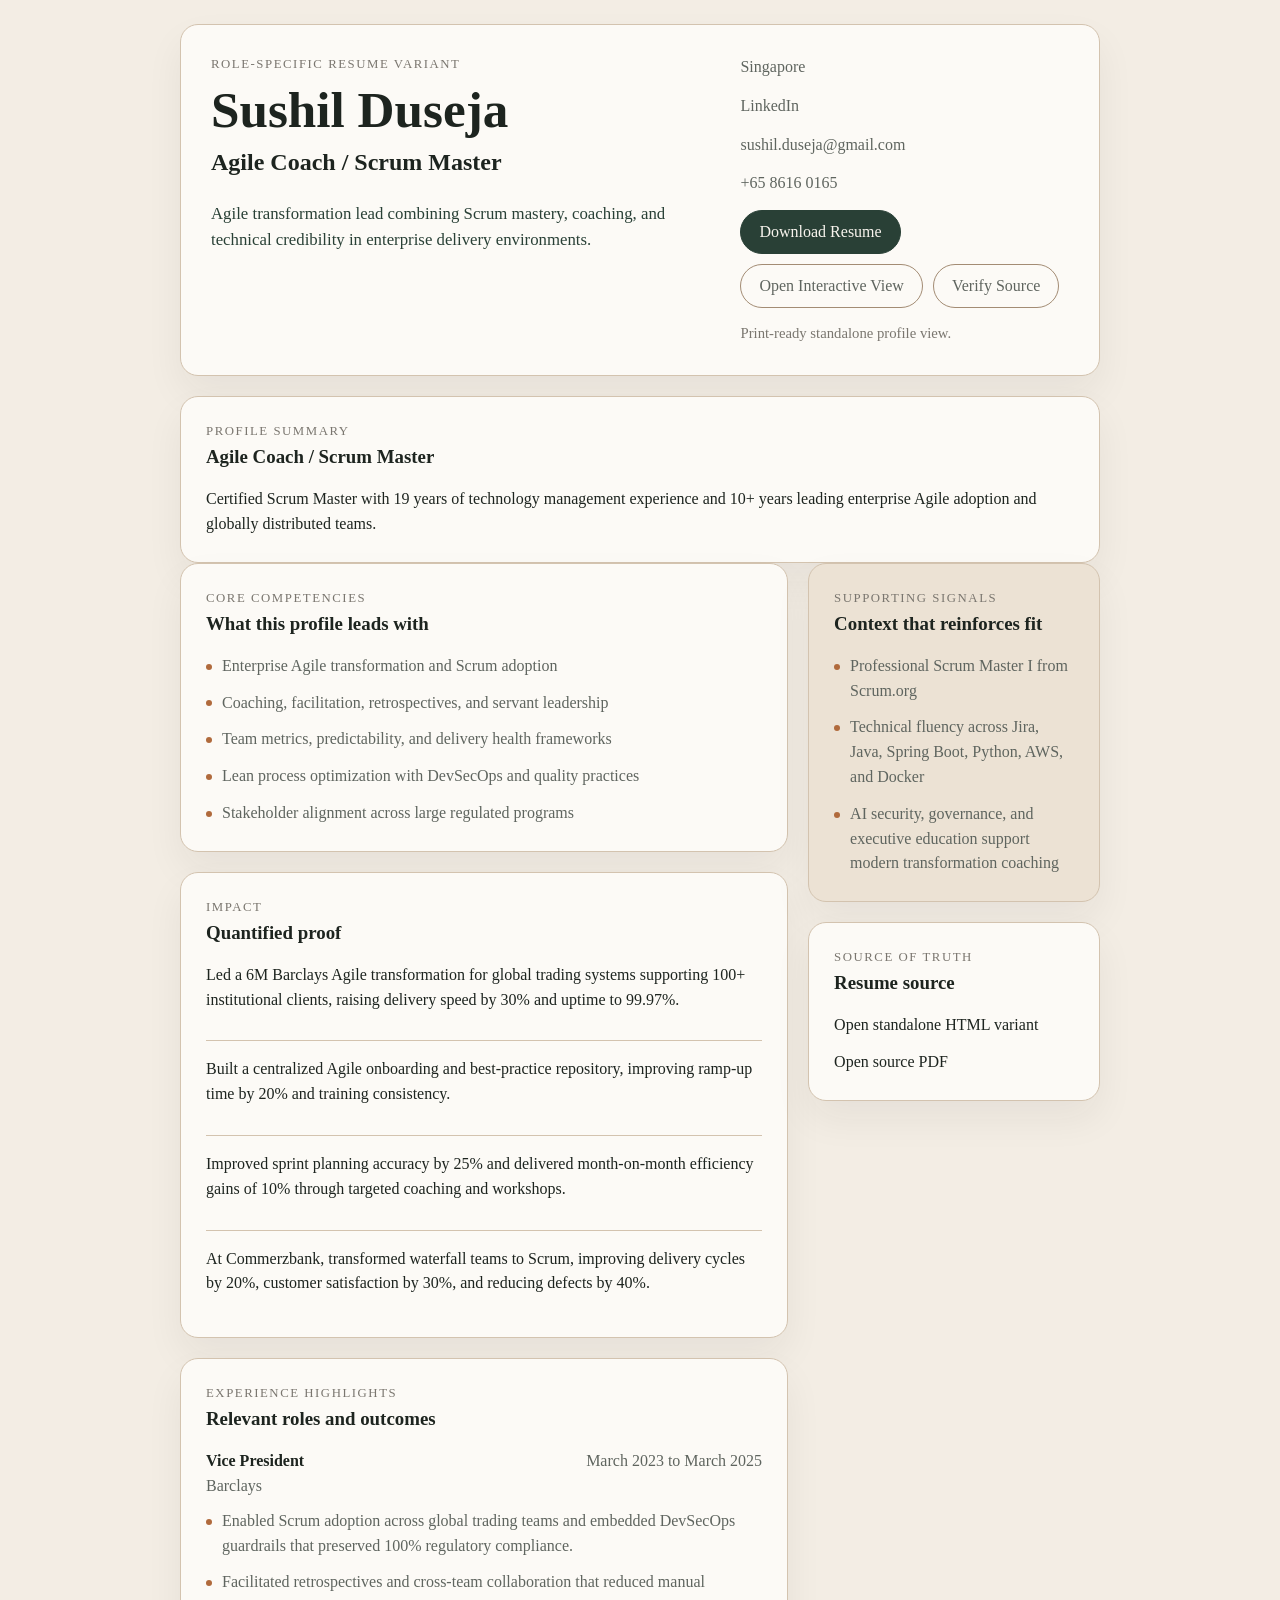
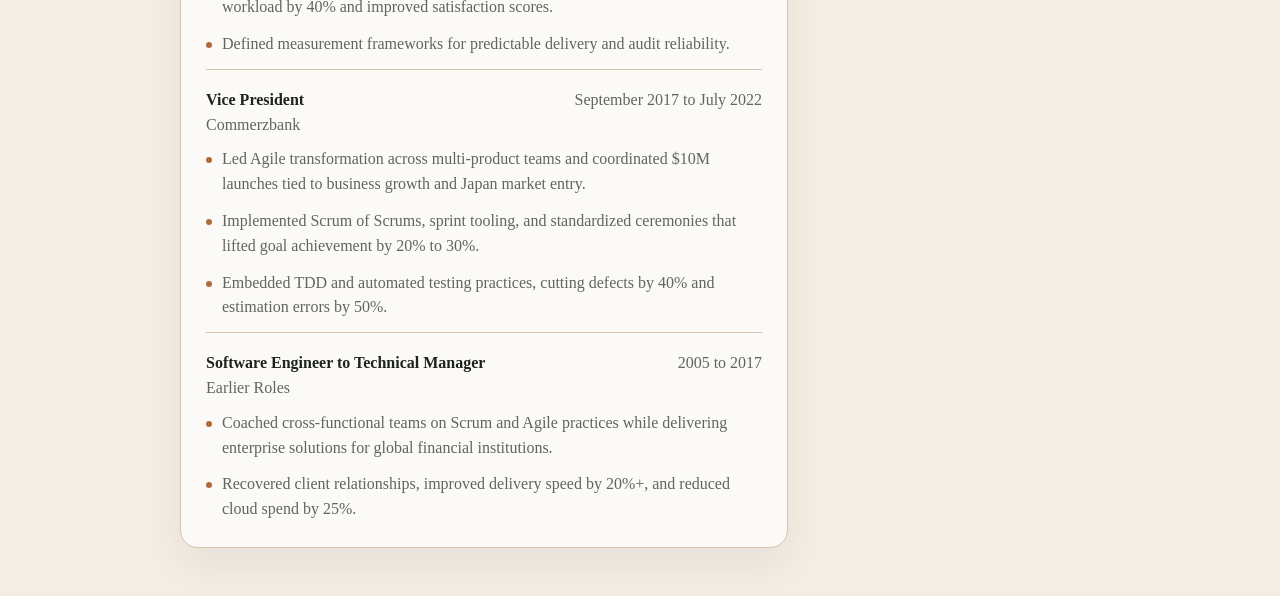
==== pages/agile-coach-scrum-master.html @ 8a0b8b5a "Initial Commit" ====
<!doctype html>
<html lang="en">
<head>
  <meta charset="utf-8">
  <meta name="viewport" content="width=device-width, initial-scale=1">
  <title>Sushil Duseja | Agile Coach / Scrum Master</title>
  <link rel="stylesheet" href="../assets/css/styles.css">
</head>
<body data-page="variant" data-profile="sm" data-root="../">
  <main class="variant-page">
    <header class="variant-header">
      <div>
        <p class="eyebrow">Role-Specific Resume Variant</p>
        <h1>Sushil Duseja</h1>
        <h2 id="variant-title"></h2>
        <p class="variant-positioning" id="variant-positioning"></p>
      </div>
      <div class="variant-meta">
        <p>Singapore</p>
        <p><a href="https://www.linkedin.com/in/sushilduseja" target="_blank" rel="noreferrer">LinkedIn</a></p>
        <p><a href="mailto:sushil.duseja@gmail.com">sushil.duseja@gmail.com</a></p>
        <p><a href="tel:+6586160165">+65 8616 0165</a></p>
        <div class="variant-actions">
          <a class="button button-primary" id="variant-pdf-link" href="../resume/SM/CV_Sushil_Duseja.pdf" target="_blank" rel="noreferrer">Download Resume</a>
          <a class="button" id="variant-interactive-link" href="../index.html#sm">Open Interactive View</a>
          <a class="button" id="variant-source-link" href="../resume/SM/CV_Sushil_Duseja.pdf" target="_blank" rel="noreferrer">Verify Source</a>
        </div>
        <p class="print-note">Print-ready standalone profile view.</p>
      </div>
    </header>
    <section class="variant-shell" id="variant-root"></section>
  </main>
  <script src="../assets/data/resume-data.js"></script>
  <script src="../assets/js/app.js"></script>
</body>
</html>
---- assets/css/styles.css ----
:root {
  --color-primary: #294036;
  --color-secondary: #6b6459;
  --color-accent: #b06a3c;
  --color-background: #f3ede4;
  --color-surface: #fcfaf6;
  --color-surface-muted: #ece2d4;
  --color-border: #d3c3af;
  --color-border-strong: #a38c74;
  --color-text: #1d241f;
  --color-text-muted: #5f655f;
  --color-text-soft: #7a766f;
  --shadow-soft: 0 18px 38px rgba(29, 36, 31, 0.06);
  --shadow-lift: 0 14px 30px rgba(29, 36, 31, 0.1);
  --max: 1180px;
  --radius: 18px;
  --transition-fast: 160ms ease;
  --transition-panel: 220ms ease;
}

*,
*::before,
*::after {
  box-sizing: border-box;
}

html {
  scroll-behavior: smooth;
}

body {
  margin: 0;
  font-family: Georgia, "Times New Roman", serif;
  background: var(--color-background);
  color: var(--color-text);
  line-height: 1.55;
}

a {
  color: inherit;
}

button,
a,
input,
textarea,
select {
  font: inherit;
}

.page-shell {
  width: min(calc(100% - 32px), var(--max));
  margin: 0 auto;
  padding: 24px 0 48px;
}

.site-header,
.variant-header,
.section-card,
.summary-card,
.support-card,
.variant-card {
  background: var(--color-surface);
  border: 1px solid var(--color-border);
  border-radius: var(--radius);
  box-shadow: var(--shadow-soft);
  transition: border-color var(--transition-fast), box-shadow var(--transition-fast), transform var(--transition-fast);
}

.site-header,
.variant-header {
  display: grid;
  grid-template-columns: minmax(0, 1.45fr) minmax(320px, 0.95fr);
  gap: 28px;
  padding: 30px;
  margin-bottom: 20px;
}

.eyebrow {
  margin: 0 0 10px;
  font-size: 0.8rem;
  letter-spacing: 0.12em;
  text-transform: uppercase;
  color: var(--color-text-soft);
}

h1,
h2,
h3,
h4,
p {
  margin-top: 0;
}

h1 {
  margin-bottom: 10px;
  font-size: clamp(2.15rem, 4vw, 3.7rem);
  line-height: 0.96;
}

.positioning {
  margin-bottom: 0;
  font-size: 1.23rem;
  color: var(--color-primary);
  max-width: 44rem;
}

.variant-positioning {
  margin-bottom: 0;
  font-size: 1.05rem;
  color: var(--color-primary);
  max-width: 44rem;
}

.contact-block,
.variant-meta {
  display: flex;
  flex-direction: column;
  align-items: flex-start;
  gap: 14px;
  color: var(--color-text-muted);
  justify-content: space-between;
}

.contact-block p,
.variant-meta p {
  margin-bottom: 0;
}

.contact-location {
  font-size: 0.96rem;
  color: var(--color-secondary);
}

.contact-links {
  display: flex;
  flex-wrap: wrap;
  gap: 10px 18px;
  align-items: center;
}

.contact-links a,
.variant-meta a {
  text-decoration: none;
}

.contact-links a {
  color: var(--color-primary);
}

.contact-links a:hover,
.contact-links a:focus-visible,
.meta-list a:hover,
.meta-list a:focus-visible,
.variant-meta a:hover,
.variant-meta a:focus-visible {
  color: var(--color-accent);
}

.contact-actions {
  display: flex;
  flex-wrap: wrap;
  gap: 12px;
}

.button {
  display: inline-flex;
  align-items: center;
  justify-content: center;
  min-height: 44px;
  padding: 0 18px;
  border-radius: 999px;
  border: 1px solid var(--color-border-strong);
  text-decoration: none;
  transition: background-color var(--transition-fast), color var(--transition-fast), border-color var(--transition-fast), transform var(--transition-fast), box-shadow var(--transition-fast);
}

.button:hover,
.button:focus-visible {
  transform: translateY(-1px);
  box-shadow: 0 10px 18px rgba(176, 106, 60, 0.12);
}

.button-primary {
  background: var(--color-primary);
  border-color: var(--color-primary);
  color: #f8f4ee;
}

.button-primary:hover,
.button-primary:focus-visible {
  background: #1f3028;
  border-color: #1f3028;
}

.tab-bar {
  position: sticky;
  top: 0;
  z-index: 20;
  padding: 8px 0 16px;
  background: rgba(243, 237, 228, 0.96);
  border-bottom: 1px solid rgba(163, 140, 116, 0.32);
  backdrop-filter: blur(8px);
}

.tab-list {
  display: grid;
  grid-template-columns: repeat(auto-fit, minmax(220px, 1fr));
  gap: 10px;
}

.tab {
  min-height: 44px;
  width: 100%;
  padding: 12px 16px;
  border-radius: 14px;
  border: 1px solid var(--color-border);
  background: rgba(252, 250, 246, 0.84);
  color: var(--color-text-muted);
  cursor: pointer;
  text-align: left;
  transition: background-color var(--transition-fast), border-color var(--transition-fast), color var(--transition-fast), transform var(--transition-fast), box-shadow var(--transition-fast);
}

.tab:hover,
.tab:focus-visible {
  border-color: var(--color-border-strong);
  color: var(--color-text);
  box-shadow: 0 8px 16px rgba(29, 36, 31, 0.06);
}

.tab[aria-selected="true"] {
  background: var(--color-surface);
  border-color: var(--color-primary);
  color: var(--color-primary);
  box-shadow: inset 0 0 0 1px rgba(41, 64, 54, 0.12);
}

.content-shell,
.variant-shell {
  display: grid;
  gap: 20px;
}

.profile-grid {
  display: grid;
  grid-template-columns: minmax(0, 1.5fr) minmax(290px, 0.72fr);
  gap: 20px;
  align-items: start;
}

.main-column,
.side-column {
  display: grid;
  gap: 20px;
}

.section-card,
.summary-card,
.support-card,
.variant-card {
  padding: 25px;
}

.summary-card p:last-child,
.section-card p:last-child,
.support-card p:last-child {
  margin-bottom: 0;
}

.summary-card {
  animation: fadeUp var(--transition-panel);
}

.profile-panel {
  animation: fadePanel var(--transition-panel);
}

.section-header {
  display: flex;
  align-items: center;
  justify-content: space-between;
  gap: 16px;
  margin-bottom: 16px;
}

.section-title {
  margin-bottom: 0;
  font-size: 1.18rem;
}

.section-kicker {
  font-size: 0.8rem;
  letter-spacing: 0.12em;
  text-transform: uppercase;
  color: var(--color-text-soft);
}

.compact-list,
.signal-list,
.impact-list,
.experience-list,
.meta-list {
  display: grid;
  gap: 12px;
  padding: 0;
  margin: 0;
  list-style: none;
}

.compact-list li,
.signal-list li {
  padding-left: 16px;
  position: relative;
  color: var(--color-text-muted);
}

.compact-list li::before,
.signal-list li::before {
  content: "";
  position: absolute;
  left: 0;
  top: 0.62em;
  width: 6px;
  height: 6px;
  border-radius: 50%;
  background: var(--color-accent);
}

.impact-list li {
  padding: 16px 0;
  border-top: 1px solid var(--color-border);
}

.impact-list li:first-child {
  padding-top: 0;
  border-top: 0;
}

.experience-item {
  padding-top: 18px;
  border-top: 1px solid var(--color-border);
}

.experience-item:first-child {
  padding-top: 0;
  border-top: 0;
}

.experience-topline {
  display: flex;
  flex-wrap: wrap;
  justify-content: space-between;
  gap: 8px 16px;
  margin-bottom: 10px;
}

.experience-role {
  font-weight: 700;
}

.experience-company,
.experience-dates {
  color: var(--color-text-muted);
}

.support-card {
  background: var(--color-surface-muted);
}

.meta-list a {
  text-decoration: none;
}

.variant-page {
  width: min(calc(100% - 32px), 920px);
  margin: 0 auto;
  padding: 24px 0 48px;
}

.variant-card .summary-card,
.variant-card .support-card,
.variant-card .section-card {
  box-shadow: none;
}

.variant-actions {
  display: flex;
  flex-wrap: wrap;
  gap: 10px;
}

.print-note {
  margin: 0;
  font-size: 0.92rem;
  color: var(--color-text-soft);
}

.hidden,
.ui-hidden {
  display: none !important;
}

@keyframes fadeUp {
  from {
    opacity: 0;
    transform: translateY(8px);
  }
  to {
    opacity: 1;
    transform: translateY(0);
  }
}

@keyframes fadePanel {
  from {
    opacity: 0;
    transform: translateY(10px);
  }
  to {
    opacity: 1;
    transform: translateY(0);
  }
}

@media (hover: hover) {
  .section-card:hover,
  .summary-card:hover,
  .support-card:hover,
  .variant-header:hover,
  .site-header:hover {
    border-color: var(--color-border-strong);
    box-shadow: var(--shadow-lift);
  }
}

@media (max-width: 1080px) {
  .site-header,
  .variant-header {
    grid-template-columns: 1fr;
  }
}

@media (max-width: 920px) {
  .profile-grid {
    grid-template-columns: 1fr;
  }

  .page-shell,
  .variant-page {
    width: min(calc(100% - 28px), var(--max));
  }

  .tab-list {
    grid-template-columns: repeat(auto-fit, minmax(200px, 1fr));
  }
}

@media (max-width: 760px) {
  .site-header,
  .variant-header,
  .section-card,
  .summary-card,
  .support-card,
  .variant-card {
    padding: 22px;
  }

  .contact-links,
  .variant-actions {
    width: 100%;
  }

  .variant-actions .button,
  .contact-actions .button {
    width: 100%;
  }
}

@media (max-width: 640px) {
  .page-shell,
  .variant-page {
    width: min(calc(100% - 20px), var(--max));
    padding-top: 16px;
  }

  .site-header,
  .variant-header,
  .section-card,
  .summary-card,
  .support-card,
  .variant-card {
    padding: 18px;
    border-radius: 14px;
  }

  h1 {
    font-size: 2.1rem;
  }

  .positioning {
    font-size: 1.08rem;
  }

  .variant-positioning {
    font-size: 1rem;
  }

  .tab-list {
    grid-template-columns: 1fr;
  }

  .tab {
    min-height: 48px;
  }

  .experience-topline {
    flex-direction: column;
    align-items: flex-start;
  }
}

@media (prefers-reduced-motion: reduce) {
  *,
  *::before,
  *::after {
    animation-duration: 0.01ms !important;
    animation-iteration-count: 1 !important;
    transition-duration: 0.01ms !important;
    scroll-behavior: auto !important;
  }
}

@media print {
  body {
    background: #ffffff;
    color: #000000;
  }

  .page-shell,
  .variant-page {
    width: 100%;
    margin: 0;
    padding: 0;
  }

  .tab-bar,
  .button,
  .print-note {
    display: none !important;
  }

  .site-header,
  .variant-header,
  .section-card,
  .summary-card,
  .support-card,
  .variant-card {
    box-shadow: none;
    border-color: #cfcfcf;
    break-inside: avoid;
  }
}
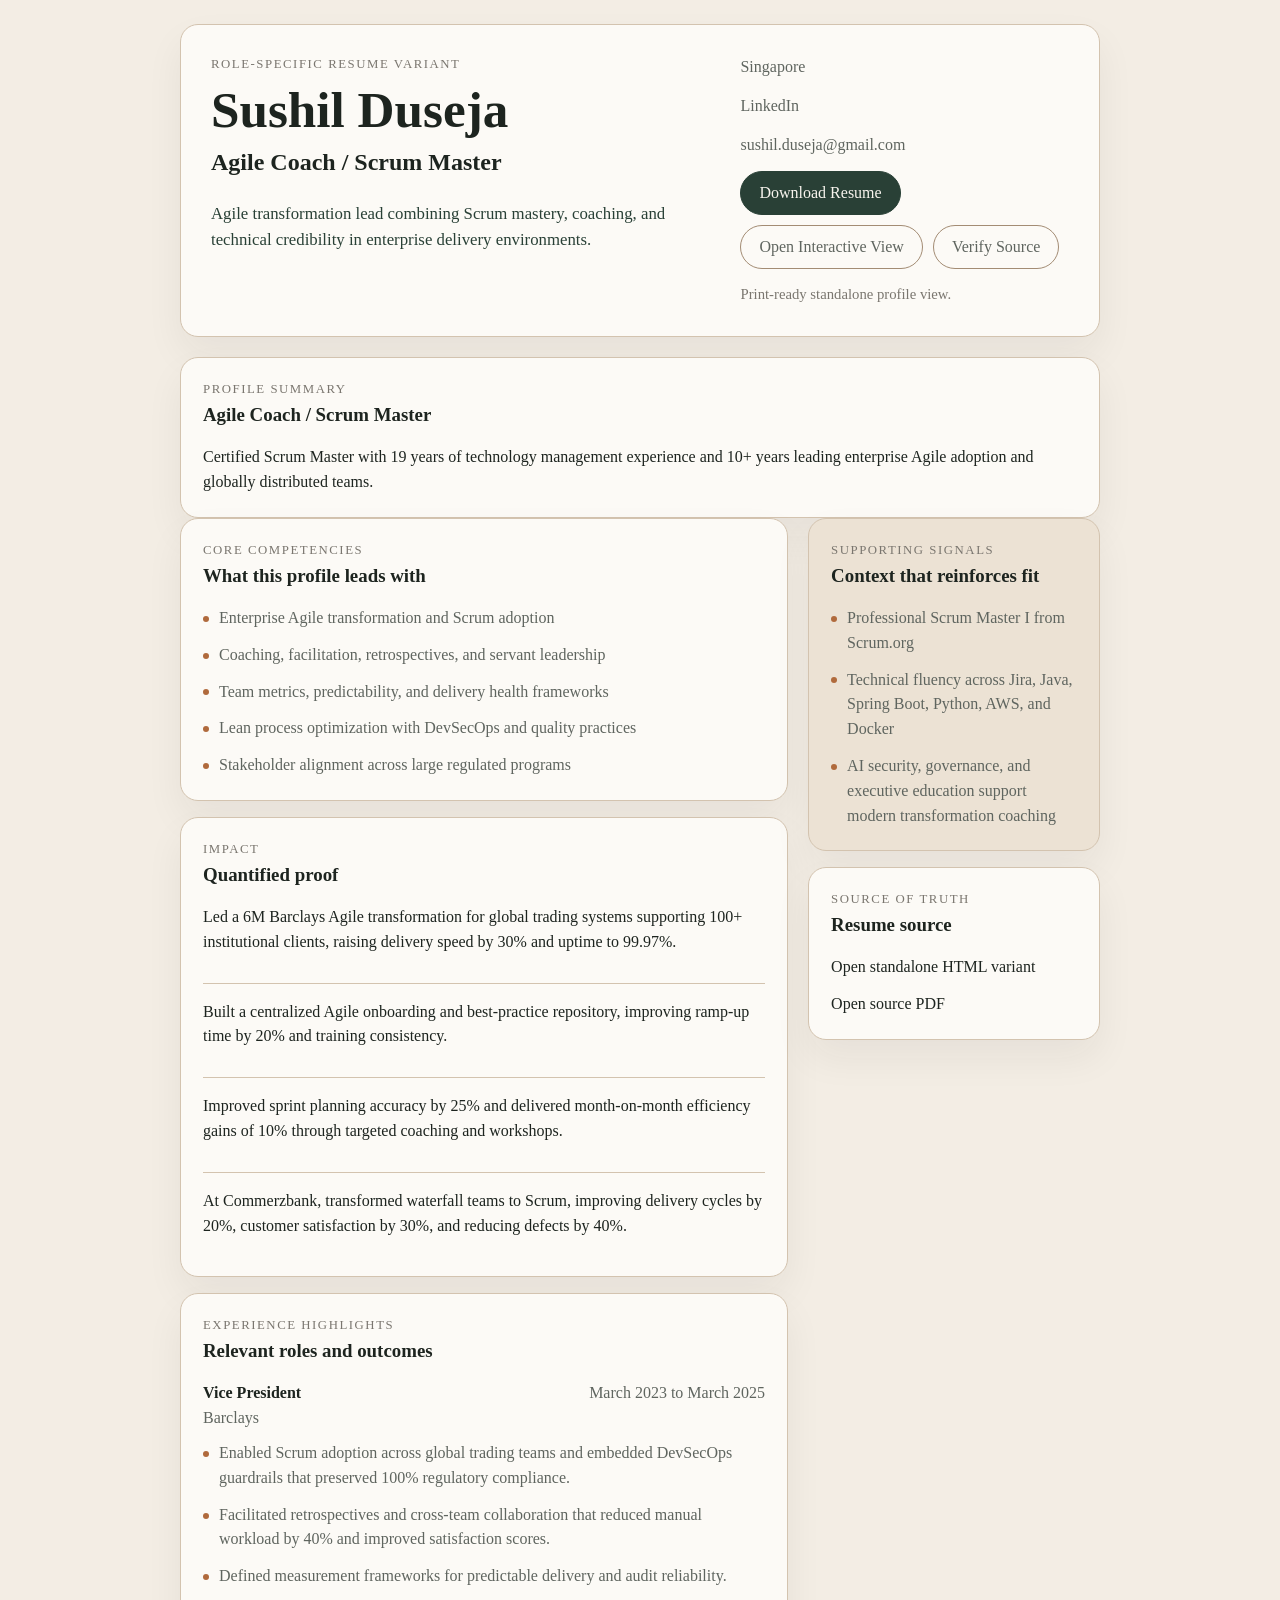
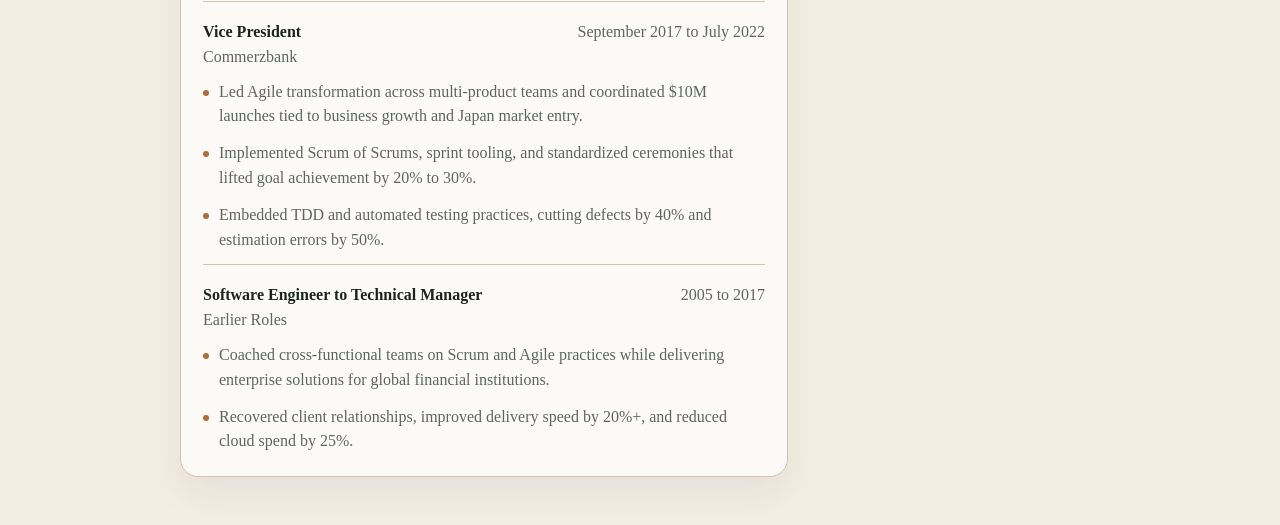
==== commit d07750c4: "Refactor visual components and update resume data structure for enhanced profile presentation" ====
--- a/pages/agile-coach-scrum-master.html
+++ b/pages/agile-coach-scrum-master.html
@@ -19,7 +19,6 @@
         <p>Singapore</p>
         <p><a href="https://www.linkedin.com/in/sushilduseja" target="_blank" rel="noreferrer">LinkedIn</a></p>
         <p><a href="mailto:sushil.duseja@gmail.com">sushil.duseja@gmail.com</a></p>
-        <p><a href="tel:+6586160165">+65 8616 0165</a></p>
         <div class="variant-actions">
           <a class="button button-primary" id="variant-pdf-link" href="../resume/SM/CV_Sushil_Duseja.pdf" target="_blank" rel="noreferrer">Download Resume</a>
           <a class="button" id="variant-interactive-link" href="../index.html#sm">Open Interactive View</a>
--- a/assets/css/styles.css
+++ b/assets/css/styles.css
@@ -239,7 +239,7 @@
 .content-shell,
 .variant-shell {
   display: grid;
-  gap: 20px;
+  gap: 16px;
 }
 
 .profile-grid {
@@ -252,14 +252,14 @@
 .main-column,
 .side-column {
   display: grid;
-  gap: 20px;
+  gap: 16px;
 }
 
 .section-card,
 .summary-card,
 .support-card,
 .variant-card {
-  padding: 25px;
+  padding: 22px;
 }
 
 .summary-card p:last-child,
@@ -273,7 +273,134 @@
 }
 
 .profile-panel {
-  animation: fadePanel var(--transition-panel);
+  animation: fadePanel 190ms ease-out;
+}
+
+.unified-profile-grid {
+  align-items: start;
+}
+
+.unified-visuals {
+  display: grid;
+  gap: 16px;
+}
+
+.visual-metrics-grid {
+  display: grid;
+  grid-template-columns: repeat(3, minmax(0, 1fr));
+  gap: 12px;
+}
+
+.visual-metric,
+.visual-panel {
+  border: 1px solid var(--color-border);
+  border-radius: 14px;
+  background: rgba(252, 250, 246, 0.88);
+}
+
+.visual-metric {
+  padding: 14px 16px;
+}
+
+.visual-metric-value {
+  font-size: 1.55rem;
+  line-height: 1;
+  font-weight: 700;
+  color: var(--color-primary);
+  margin-bottom: 6px;
+}
+
+.visual-metric-label {
+  font-size: 0.92rem;
+  color: var(--color-text-muted);
+}
+
+.visual-detail-grid {
+  display: grid;
+  grid-template-columns: minmax(0, 1.05fr) minmax(0, 0.95fr);
+  gap: 12px;
+}
+
+.visual-panel {
+  padding: 16px;
+}
+
+.visual-panel-title {
+  margin: 0 0 12px;
+  font-size: 0.98rem;
+  color: var(--color-text);
+}
+
+.focus-chart {
+  display: grid;
+  gap: 12px;
+}
+
+.focus-row {
+  display: grid;
+  gap: 6px;
+}
+
+.focus-topline {
+  display: flex;
+  justify-content: flex-start;
+  gap: 12px;
+  font-size: 0.9rem;
+  color: var(--color-text-muted);
+}
+
+.focus-track {
+  width: 100%;
+  height: 10px;
+  overflow: hidden;
+  border-radius: 999px;
+  background: rgba(163, 140, 116, 0.18);
+}
+
+.focus-fill {
+  height: 100%;
+  border-radius: inherit;
+  background: linear-gradient(90deg, var(--color-primary), #4b6859);
+  width: 0%;
+  transition: width 760ms cubic-bezier(0.22, 1, 0.36, 1);
+  will-change: width;
+}
+
+.timeline-list {
+  display: grid;
+  gap: 12px;
+  margin: 0;
+  padding: 0;
+  list-style: none;
+}
+
+.timeline-item {
+  position: relative;
+  display: grid;
+  gap: 4px;
+  padding-left: 16px;
+}
+
+.timeline-item::before {
+  content: "";
+  position: absolute;
+  top: 0.45rem;
+  left: 0;
+  width: 7px;
+  height: 7px;
+  border-radius: 50%;
+  background: var(--color-accent);
+}
+
+.timeline-period {
+  font-size: 0.84rem;
+  letter-spacing: 0.04em;
+  text-transform: uppercase;
+  color: var(--color-text-soft);
+}
+
+.timeline-label {
+  color: var(--color-text-muted);
 }
 
 .section-header {
@@ -415,7 +542,7 @@
 @keyframes fadePanel {
   from {
     opacity: 0;
-    transform: translateY(10px);
+    transform: translateY(8px);
   }
   to {
     opacity: 1;
@@ -454,6 +581,11 @@
   .tab-list {
     grid-template-columns: repeat(auto-fit, minmax(200px, 1fr));
   }
+
+  .visual-metrics-grid,
+  .visual-detail-grid {
+    grid-template-columns: 1fr;
+  }
 }
 
 @media (max-width: 760px) {
@@ -471,6 +603,10 @@
     width: 100%;
   }
 
+  .contact-links {
+    gap: 10px 14px;
+  }
+
   .variant-actions .button,
   .contact-actions .button {
     width: 100%;
@@ -517,6 +653,15 @@
   .experience-topline {
     flex-direction: column;
     align-items: flex-start;
+  }
+
+  .visual-metrics-grid {
+    gap: 10px;
+  }
+
+  .visual-metric,
+  .visual-panel {
+    padding: 14px;
   }
 }
 
